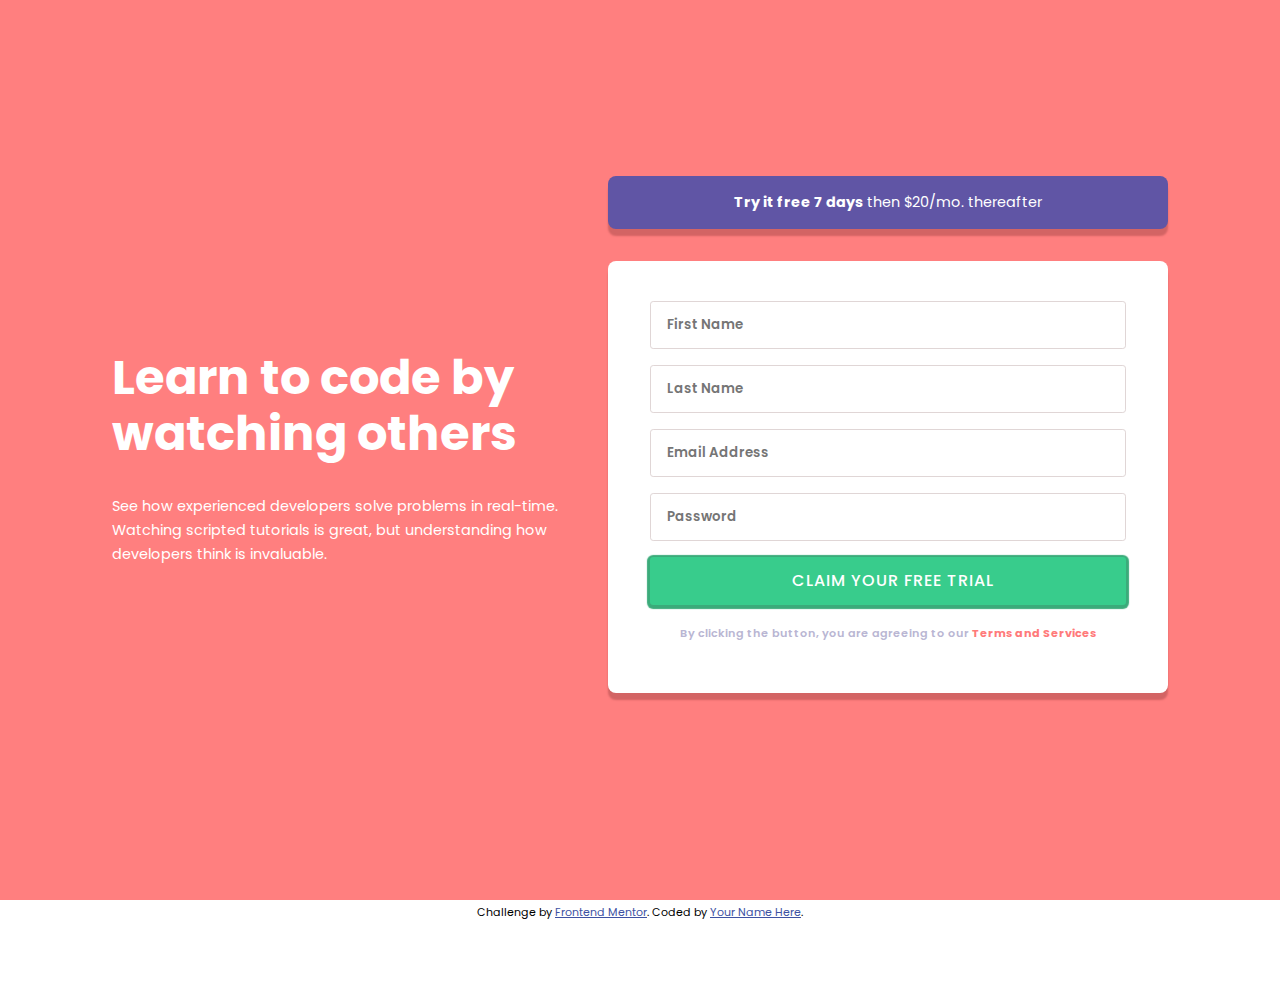
==== SignupForm.html @ 8fb30a65 "Add files via upload" ====
<!DOCTYPE html>
<html lang="en">
<head>
  <meta charset="UTF-8">
  <meta name="viewport" content="width=device-width, initial-scale=1.0"> <!-- displays site properly based on user's device -->

  <link rel="icon" type="image/png" sizes="32x32" href="./images/favicon-32x32.png">
  <link rel="stylesheet" href="style.css">
  <link href="https://fonts.googleapis.com/css?family=Poppins:400,500,600,700&display=swap" rel="stylesheet">
  <title>Frontend Mentor | Intro component with sign up form</title>

  <!-- Feel free to remove these styles or customise in your own stylesheet 👍 -->
  <style>
    .attribution { font-size: 11px; text-align: center; }
    .attribution a { color: hsl(228, 45%, 44%); }
  </style>
</head>
<body>
<div class="page_container">
  <div class="header">
  <h1>Learn to code by 
    watching others</h1>

  <p>See how experienced developers solve problems in real-time. Watching scripted tutorials is great, 
  but understanding how developers think is invaluable.</p> 
</div>
<div class="forms_container">
  <button class="btn_action"><span><strong>Try it free 7 days</strong> then $20/mo. thereafter</span>
  </button>
<!--přidat divy na error zprávy, sem nebo do js-->
<form id="form" novalidate>
  <input id="firstName" name="name" type="text"  placeholder="First Name" title="Input your First name"  required>
  <div class="form_error"><em>First Name cannot be empty</em></div>
  <input id="lastName" name="lastName" type="text" placeholder="Last Name" title="Input your Last name" required>
  <div class="form_error"><em>Last Name cannot be empty</em></div>
  <input id="email" name="email" type="email" placeholder="Email Address" title="Input your email" required>
  <div class="form_error"><em>Looks like this is not an email</em></div>
  <input id="password" name="password" type="password" placeholder="Password" title="Input any password" required>
  <div class="form_error"><em>Password cannot be empty</em></div>
  <input id="formSubmit" class="btn_submit" name="submit" type="submit" value="Claim your free trial">
  <p>
  By clicking the button, you are agreeing to our <a>Terms and Services</a>
  </p>
</form>
</div> 
</div>
  <footer>
    <p class="attribution">
      Challenge by <a href="https://www.frontendmentor.io?ref=challenge" target="_blank">Frontend Mentor</a>. 
      Coded by <a href="#">Your Name Here</a>.
    </p>
  </footer>
  <script src="app.js"></script>
</body>
</html>
---- style.css ----
:root {
    --red: hsl(0, 100%, 74%);
    --green: hsl(154, 59%, 51%);
    --green-border: hsl(154, 49%, 45%);
    --blue: hsl(248, 32%, 49%);
    --dark-blue: hsl(249, 10%, 26%);
    --grayish-blue: hsl(246, 25%, 77%);
    --shadow-red: hsl(0, 56%, 61%);
    --gray-border: rgb(224, 214, 214);
}

body {
    font-family: "Poppins", sans-serif;
    background: url("images/bg-intro-mobile.png") no-repeat;
    background-size: cover;
    padding: 0;
    margin: 0;
    font-size: 16px;
    text-align: center;
    display: flex;
    flex-direction: column;
    align-items: center;
    overflow-x: hidden;
}

.page_container {
    box-sizing: border-box;
    min-width: 350px;
    max-width: 1440px;
    width: 100%;
    height: 100%;
    background: rgba(255, 0, 0, 0.5);
    display: flex;
    flex-direction: column;
    padding: 0 1rem;
}

.header {
    color: white;
}

h1 {
    white-space: pre-line;
    font-weight: 600;
    font-size: 1.5rem;
    line-height: 2.1rem;
    margin-top: 5rem;
}

p {
    margin: 0;
    margin-bottom: 4rem;
    padding: 0;
    font-weight: 400;
    line-height: 1.5rem;
    font-size: 0.9rem;
}

.btn_action{
    box-sizing: border-box;
    width: 100%;
    margin: 0;
    background: var(--blue);
    color: white;
    border: none;
    border-radius: 0.5rem;
    padding: 1rem;
    box-shadow: 0px 7px 2px 0px var(--shadow-red);
    cursor: pointer;
}

.btn_action span {
    font-family: "Poppins", sans-serif;
    margin: 0;
    padding: 0 3rem;
    font-weight: 400;
    font-size: 0.9rem;
}

form {
    display: flex;
    flex-direction: column;
    align-items: center;
    justify-content: space-evenly;
    background: white;
    margin: 2rem 0;
    border-radius: 0.5rem;
    box-shadow: 0px 7px 2px 0px var(--shadow-red);
}

input:first-of-type {
    margin-top: 1.5rem;
}

input {
    box-sizing: border-box;
    font-family: "Poppins", sans-serif;
    font-weight: 600;
    width: 85%;
    height: 3rem;
    margin-top: 1rem;
    padding-left: 1rem;
    border: 1px solid var(--gray-border);
    border-radius: 0.2rem;
}

input:focus {
    border: 1px solid black;
}

.btn_submit {
    font-size: 1rem;
    letter-spacing: 1px;
    text-transform: uppercase;
    font-weight: 500;
    box-sizing: border-box;
    width: 85%;
    background: var(--green);
    border: none;
    box-shadow: 0px 1px 1px 3px var(--green-border);
    color: white;
    cursor: pointer;
}

form p {
    font-size: 0.7rem;
    padding: 1rem 3rem;
    margin-bottom: 1rem;
    font-weight: 600;
    color: var(--grayish-blue);
    line-height: 1.5rem;
}

form a {
    color: var(--red);
    font-weight: 700;
}

.error {
    background: url("images/icon-error.svg") no-repeat;
    background-position: 95% center;
    background-size: 1.5rem 1.5rem;
}

.form_error {
    display: none;
    margin-top: 0.3rem;
    box-sizing: border-box;
    width: 85%;
    text-align: end;
    color:var(--red);
    font-size: 0.7rem;
    font-weight: 500;
}

@media screen and (min-width: 720px) {

    body {
        background-repeat: repeat;
        background-size: auto 50rem;
        background-clip: border-box;
        overflow: hidden;
    }

    .page_container {
        flex-direction: row;
        height: 100vh;
        align-items: center;
        justify-content: center;
    }

    .header {
        width: 49%;
        max-width: 30rem;
        text-align: left;
        padding-right: 1rem;
    }

    .forms_container {
        width: 49%;
        max-width: 35rem;
        align-items: flex-start;
    }

    form {
        padding: 1rem 0;
    }

    h1 {
        font-weight: 700;
        font-size: 3rem;
        line-height: 3.5rem;
    }

    
}
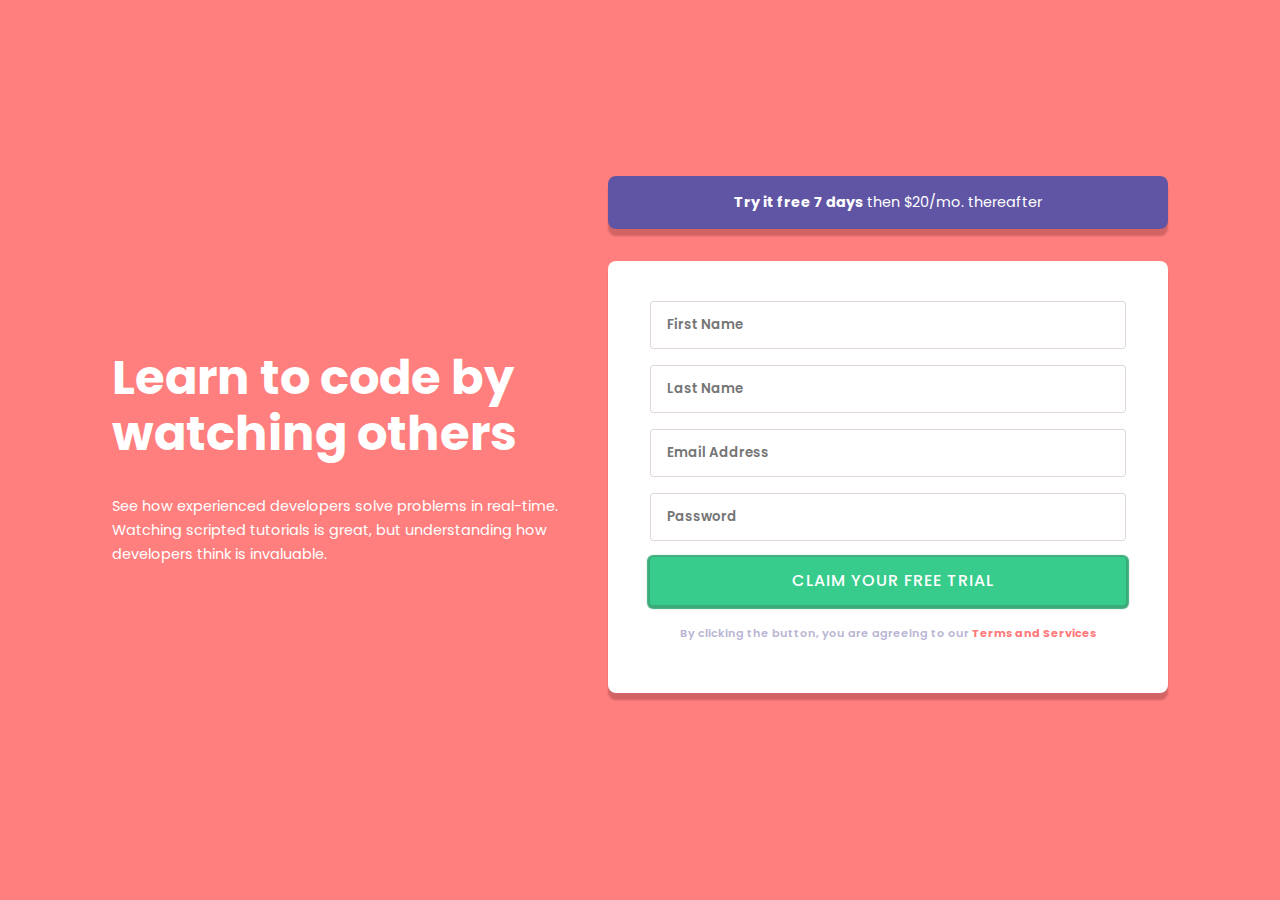
==== commit 405b4da9: "Update SignupForm.html" ====
--- a/SignupForm.html
+++ b/SignupForm.html
@@ -7,9 +7,9 @@
   <link rel="icon" type="image/png" sizes="32x32" href="./images/favicon-32x32.png">
   <link rel="stylesheet" href="style.css">
   <link href="https://fonts.googleapis.com/css?family=Poppins:400,500,600,700&display=swap" rel="stylesheet">
-  <title>Frontend Mentor | Intro component with sign up form</title>
+  <title> sign up form</title>
 
-  <!-- Feel free to remove these styles or customise in your own stylesheet 👍 -->
+  
   <style>
     .attribution { font-size: 11px; text-align: center; }
     .attribution a { color: hsl(228, 45%, 44%); }
@@ -27,7 +27,7 @@
 <div class="forms_container">
   <button class="btn_action"><span><strong>Try it free 7 days</strong> then $20/mo. thereafter</span>
   </button>
-<!--přidat divy na error zprávy, sem nebo do js-->
+
 <form id="form" novalidate>
   <input id="firstName" name="name" type="text"  placeholder="First Name" title="Input your First name"  required>
   <div class="form_error"><em>First Name cannot be empty</em></div>
@@ -44,12 +44,7 @@
 </form>
 </div> 
 </div>
-  <footer>
-    <p class="attribution">
-      Challenge by <a href="https://www.frontendmentor.io?ref=challenge" target="_blank">Frontend Mentor</a>. 
-      Coded by <a href="#">Your Name Here</a>.
-    </p>
-  </footer>
+ 
   <script src="app.js"></script>
 </body>
-</html>+</html>
